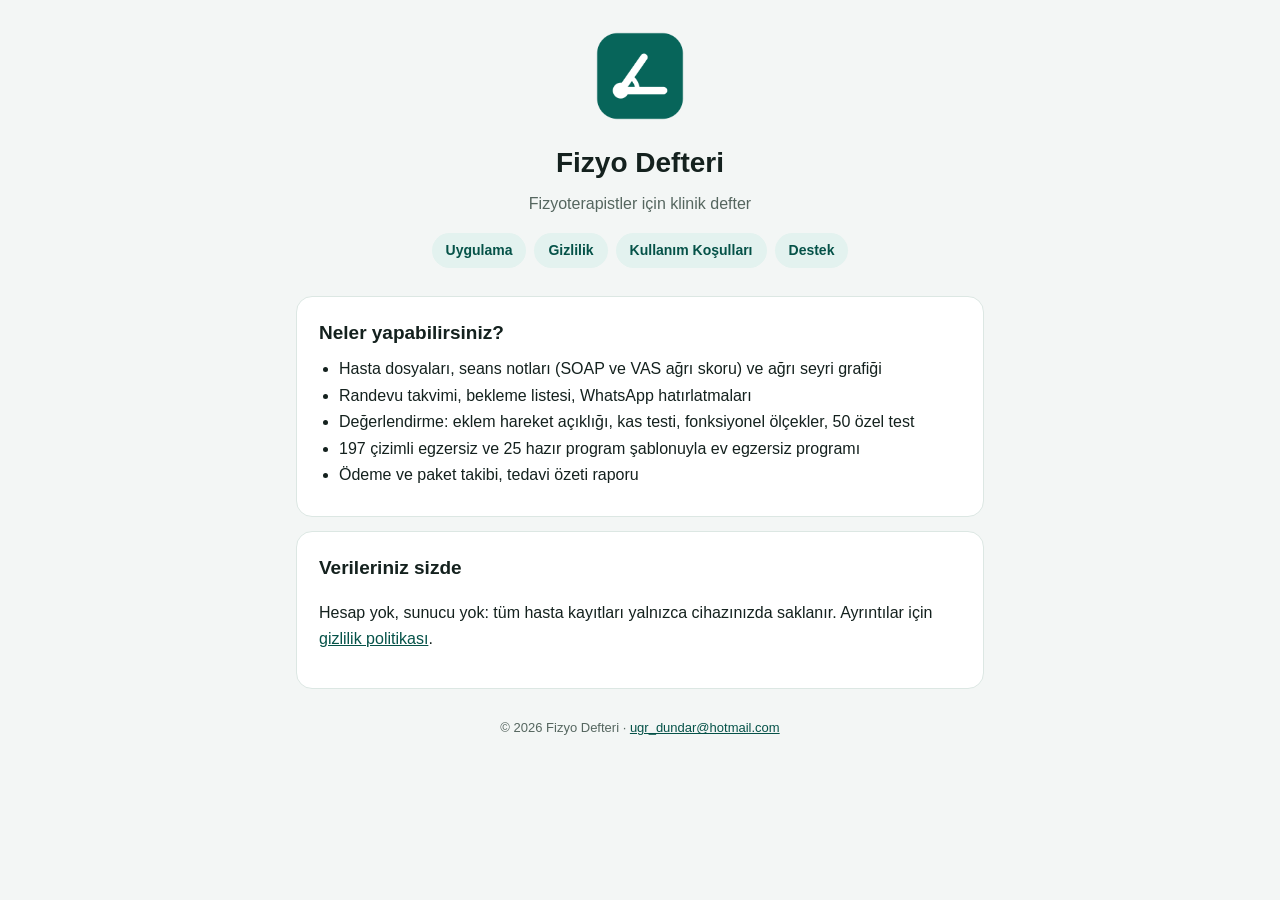
==== fizyodefteri/index.html @ b9184a0a "Fizyo Defteri: uygulama, gizlilik, koşullar ve destek sayfaları Co-Authored-By: Claude Opus 5.5 <nor" ====
<!doctype html>
<html lang="tr">
<head>
<meta charset="utf-8">
<meta name="viewport" content="width=device-width, initial-scale=1">
<title>Fizyo Defteri</title>
<meta name="description" content="Fizyoterapistler için klinik defter: hasta dosyaları, randevular, seans notları, değerlendirmeler ve ev egzersiz programları.">
<link rel="stylesheet" href="style.css">
</head>
<body>
<main>
  <header>
    <img src="icon.png" alt="Fizyo Defteri simgesi">
    <h1>Fizyo Defteri</h1>
    <p>Fizyoterapistler için klinik defter</p>
    <nav><a href="./">Uygulama</a><a href="gizlilik.html">Gizlilik</a><a href="kosullar.html">Kullanım Koşulları</a><a href="destek.html">Destek</a></nav>
  </header>

  <section>
    <h2>Neler yapabilirsiniz?</h2>
    <ul>
      <li>Hasta dosyaları, seans notları (SOAP ve VAS ağrı skoru) ve ağrı seyri grafiği</li>
      <li>Randevu takvimi, bekleme listesi, WhatsApp hatırlatmaları</li>
      <li>Değerlendirme: eklem hareket açıklığı, kas testi, fonksiyonel ölçekler, 50 özel test</li>
      <li>197 çizimli egzersiz ve 25 hazır program şablonuyla ev egzersiz programı</li>
      <li>Ödeme ve paket takibi, tedavi özeti raporu</li>
    </ul>
  </section>

  <section>
    <h2>Verileriniz sizde</h2>
    <p>Hesap yok, sunucu yok: tüm hasta kayıtları yalnızca cihazınızda saklanır. Ayrıntılar için <a href="gizlilik.html">gizlilik politikası</a>.</p>
  </section>

  <footer>© 2026 Fizyo Defteri · <a href="mailto:ugr_dundar@hotmail.com">ugr_dundar@hotmail.com</a></footer>
</main>
</body>
</html>
---- fizyodefteri/style.css ----
:root {
  --primary: #0B7A6A;
  --primary-dark: #055248;
  --primary-light: #E3F2EF;
  --bg: #F3F6F5;
  --surface: #FFFFFF;
  --text: #14211E;
  --muted: #55665F;
  --border: #DCE7E3;
}
@media (prefers-color-scheme: dark) {
  :root {
    --primary-light: #123A33;
    --bg: #0C1412;
    --surface: #141E1B;
    --text: #E8F1ED;
    --muted: #9DB2A9;
    --border: #26362F;
  }
}
* { box-sizing: border-box; }
body {
  margin: 0;
  background: var(--bg);
  color: var(--text);
  font: 16px/1.65 -apple-system, BlinkMacSystemFont, "Segoe UI", Roboto, sans-serif;
}
main { max-width: 720px; margin: 0 auto; padding: 32px 16px 64px; }
header { text-align: center; margin-bottom: 28px; }
header img { width: 88px; height: 88px; border-radius: 20px; }
header h1 { margin: 12px 0 4px; font-size: 28px; }
header p { margin: 0; color: var(--muted); }
nav { display: flex; gap: 8px; justify-content: center; flex-wrap: wrap; margin-top: 16px; }
nav a {
  padding: 6px 14px; border-radius: 999px; text-decoration: none;
  color: var(--primary-dark); background: var(--primary-light); font-weight: 600; font-size: 14px;
}
section {
  background: var(--surface); border: 1px solid var(--border);
  border-radius: 16px; padding: 20px 22px; margin-bottom: 14px;
}
section h2 { margin: 0 0 8px; font-size: 19px; }
section p, section li { color: var(--text); }
ul { padding-left: 20px; margin: 8px 0; }
a { color: var(--primary-dark); }
.note { color: var(--muted); font-size: 14px; }
footer { text-align: center; color: var(--muted); font-size: 13px; margin-top: 28px; }
table { width: 100%; border-collapse: collapse; font-size: 14px; }
th, td { text-align: left; padding: 8px 6px; border-bottom: 1px solid var(--border); vertical-align: top; }
@media (prefers-color-scheme: dark) { a, nav a { color: #7FD3C3; } }
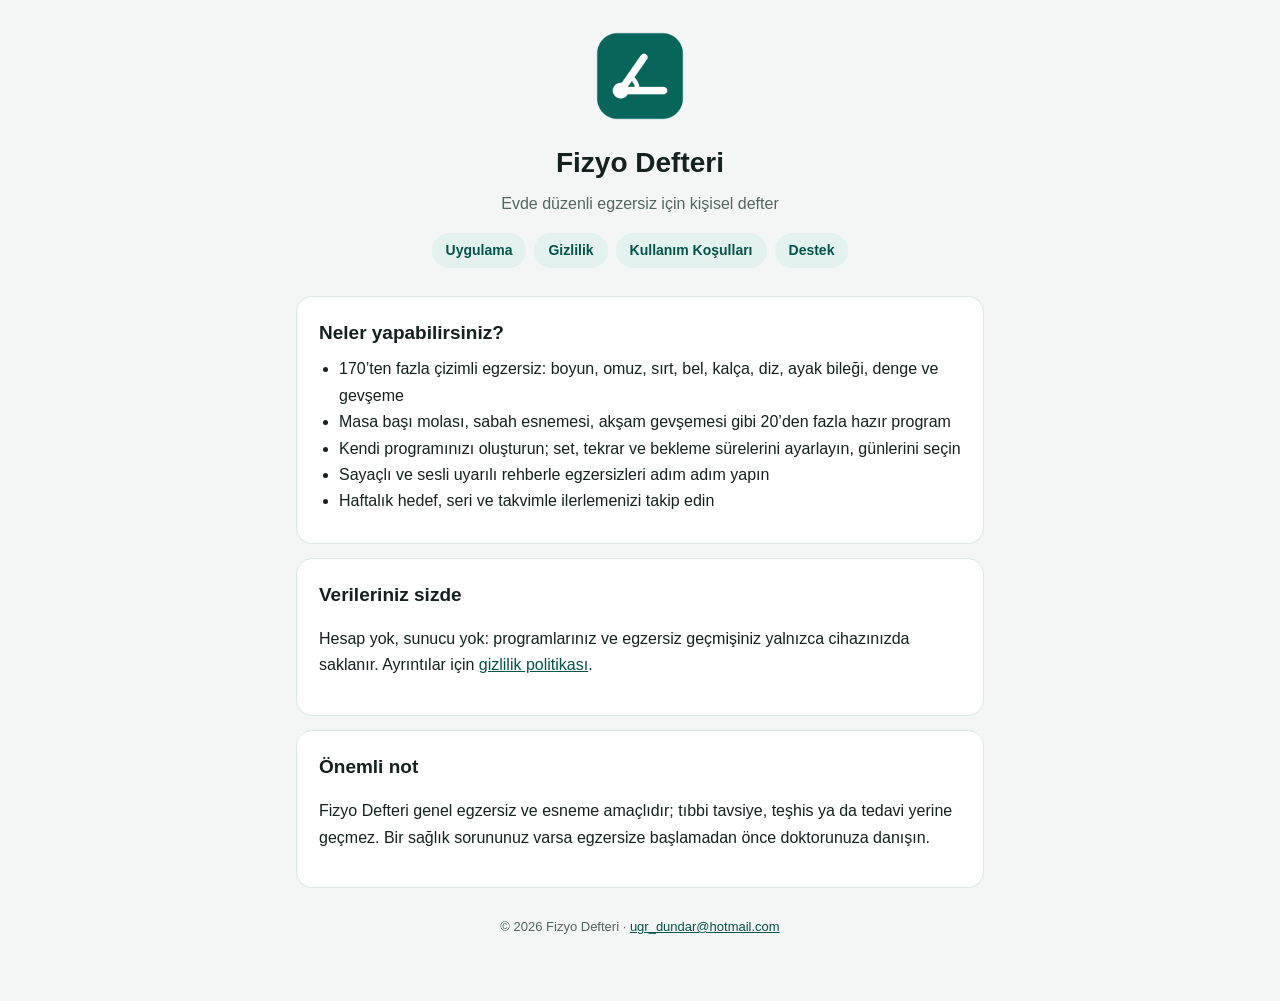
==== commit 4d3d9662: "Fizyo Defteri: kişisel egzersiz uygulaması için sayfaları güncelle Co-Authored-By: Claude Opus 5.5 <" ====
--- a/fizyodefteri/index.html
+++ b/fizyodefteri/index.html
@@ -4,7 +4,7 @@
 <meta charset="utf-8">
 <meta name="viewport" content="width=device-width, initial-scale=1">
 <title>Fizyo Defteri</title>
-<meta name="description" content="Fizyoterapistler için klinik defter: hasta dosyaları, randevular, seans notları, değerlendirmeler ve ev egzersiz programları.">
+<meta name="description" content="Çizimli egzersizler, hazır programlar ve sayaçlı rehberle evde düzenli hareket edin.">
 <link rel="stylesheet" href="style.css">
 </head>
 <body>
@@ -12,24 +12,29 @@
   <header>
     <img src="icon.png" alt="Fizyo Defteri simgesi">
     <h1>Fizyo Defteri</h1>
-    <p>Fizyoterapistler için klinik defter</p>
+    <p>Evde düzenli egzersiz için kişisel defter</p>
     <nav><a href="./">Uygulama</a><a href="gizlilik.html">Gizlilik</a><a href="kosullar.html">Kullanım Koşulları</a><a href="destek.html">Destek</a></nav>
   </header>
 
   <section>
     <h2>Neler yapabilirsiniz?</h2>
     <ul>
-      <li>Hasta dosyaları, seans notları (SOAP ve VAS ağrı skoru) ve ağrı seyri grafiği</li>
-      <li>Randevu takvimi, bekleme listesi, WhatsApp hatırlatmaları</li>
-      <li>Değerlendirme: eklem hareket açıklığı, kas testi, fonksiyonel ölçekler, 50 özel test</li>
-      <li>197 çizimli egzersiz ve 25 hazır program şablonuyla ev egzersiz programı</li>
-      <li>Ödeme ve paket takibi, tedavi özeti raporu</li>
+      <li>170’ten fazla çizimli egzersiz: boyun, omuz, sırt, bel, kalça, diz, ayak bileği, denge ve gevşeme</li>
+      <li>Masa başı molası, sabah esnemesi, akşam gevşemesi gibi 20’den fazla hazır program</li>
+      <li>Kendi programınızı oluşturun; set, tekrar ve bekleme sürelerini ayarlayın, günlerini seçin</li>
+      <li>Sayaçlı ve sesli uyarılı rehberle egzersizleri adım adım yapın</li>
+      <li>Haftalık hedef, seri ve takvimle ilerlemenizi takip edin</li>
     </ul>
   </section>
 
   <section>
     <h2>Verileriniz sizde</h2>
-    <p>Hesap yok, sunucu yok: tüm hasta kayıtları yalnızca cihazınızda saklanır. Ayrıntılar için <a href="gizlilik.html">gizlilik politikası</a>.</p>
+    <p>Hesap yok, sunucu yok: programlarınız ve egzersiz geçmişiniz yalnızca cihazınızda saklanır. Ayrıntılar için <a href="gizlilik.html">gizlilik politikası</a>.</p>
+  </section>
+
+  <section>
+    <h2>Önemli not</h2>
+    <p>Fizyo Defteri genel egzersiz ve esneme amaçlıdır; tıbbi tavsiye, teşhis ya da tedavi yerine geçmez. Bir sağlık sorununuz varsa egzersize başlamadan önce doktorunuza danışın.</p>
   </section>
 
   <footer>© 2026 Fizyo Defteri · <a href="mailto:ugr_dundar@hotmail.com">ugr_dundar@hotmail.com</a></footer>
